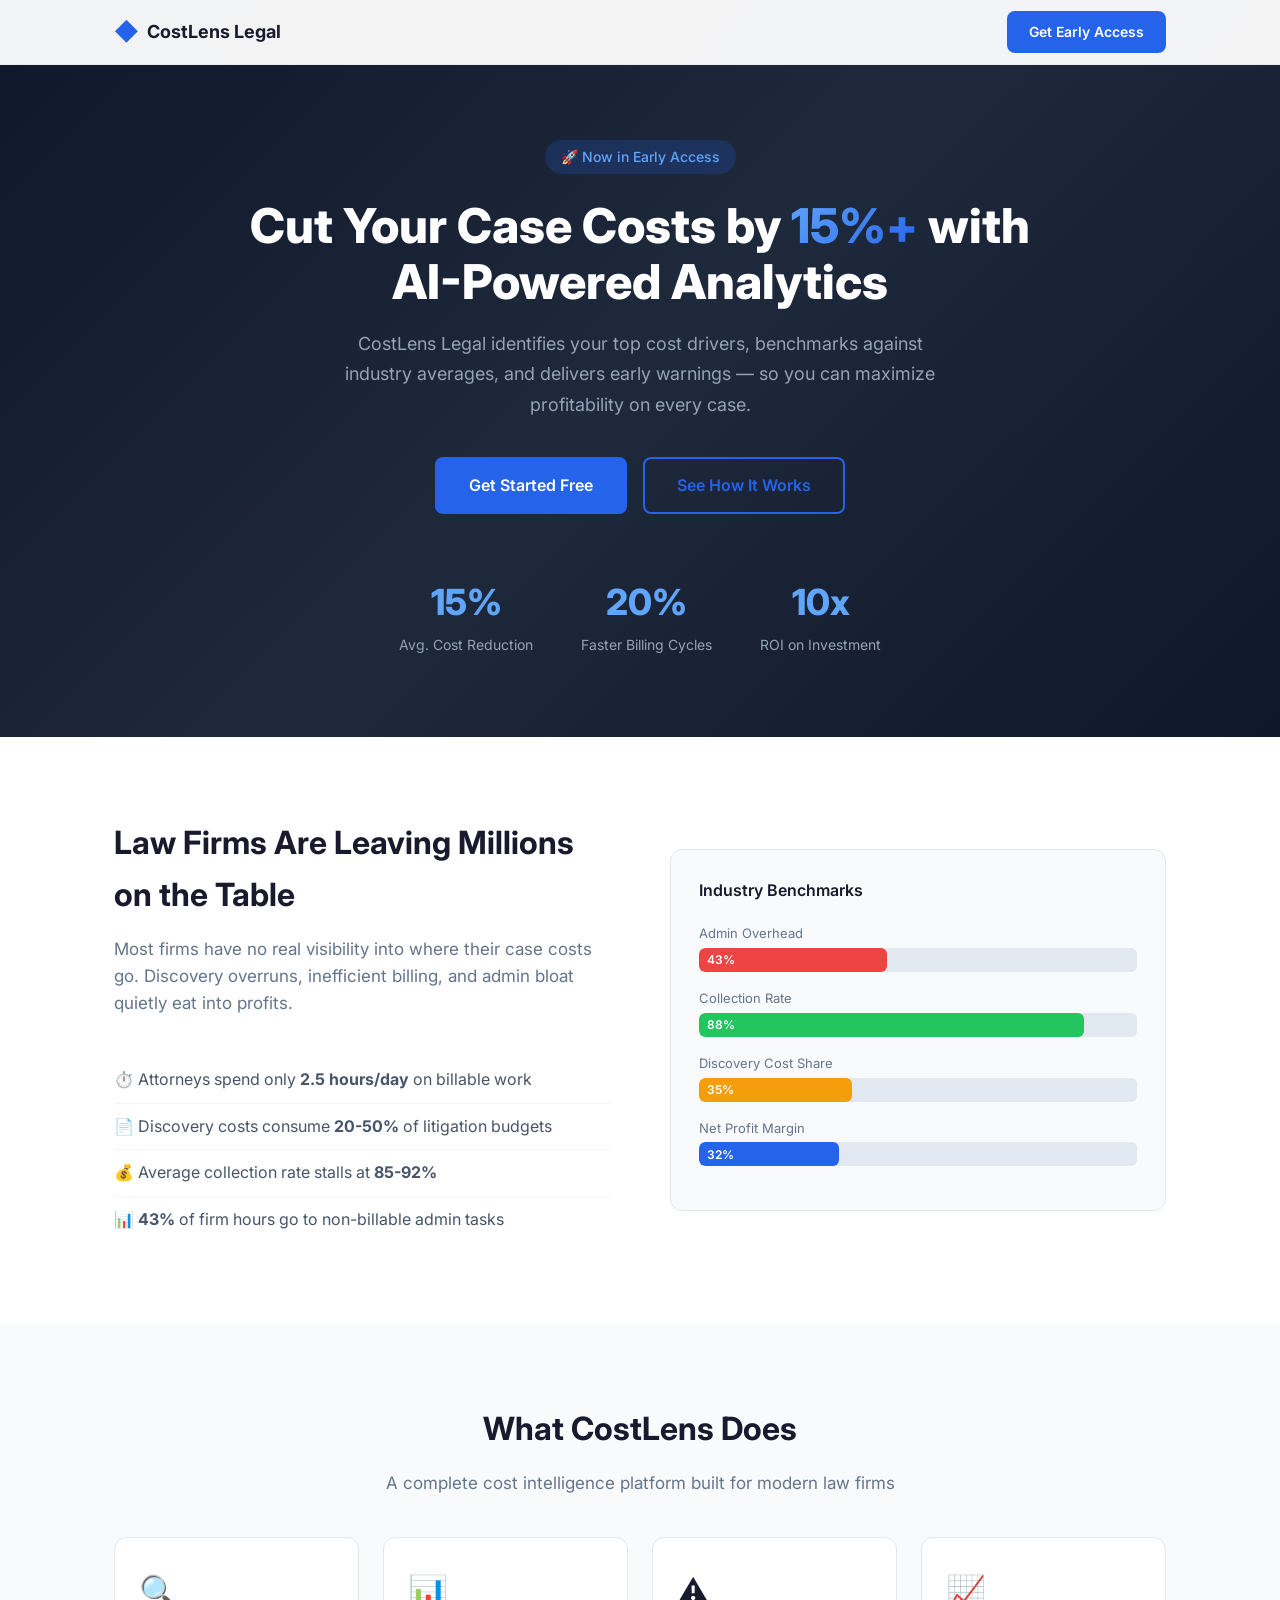
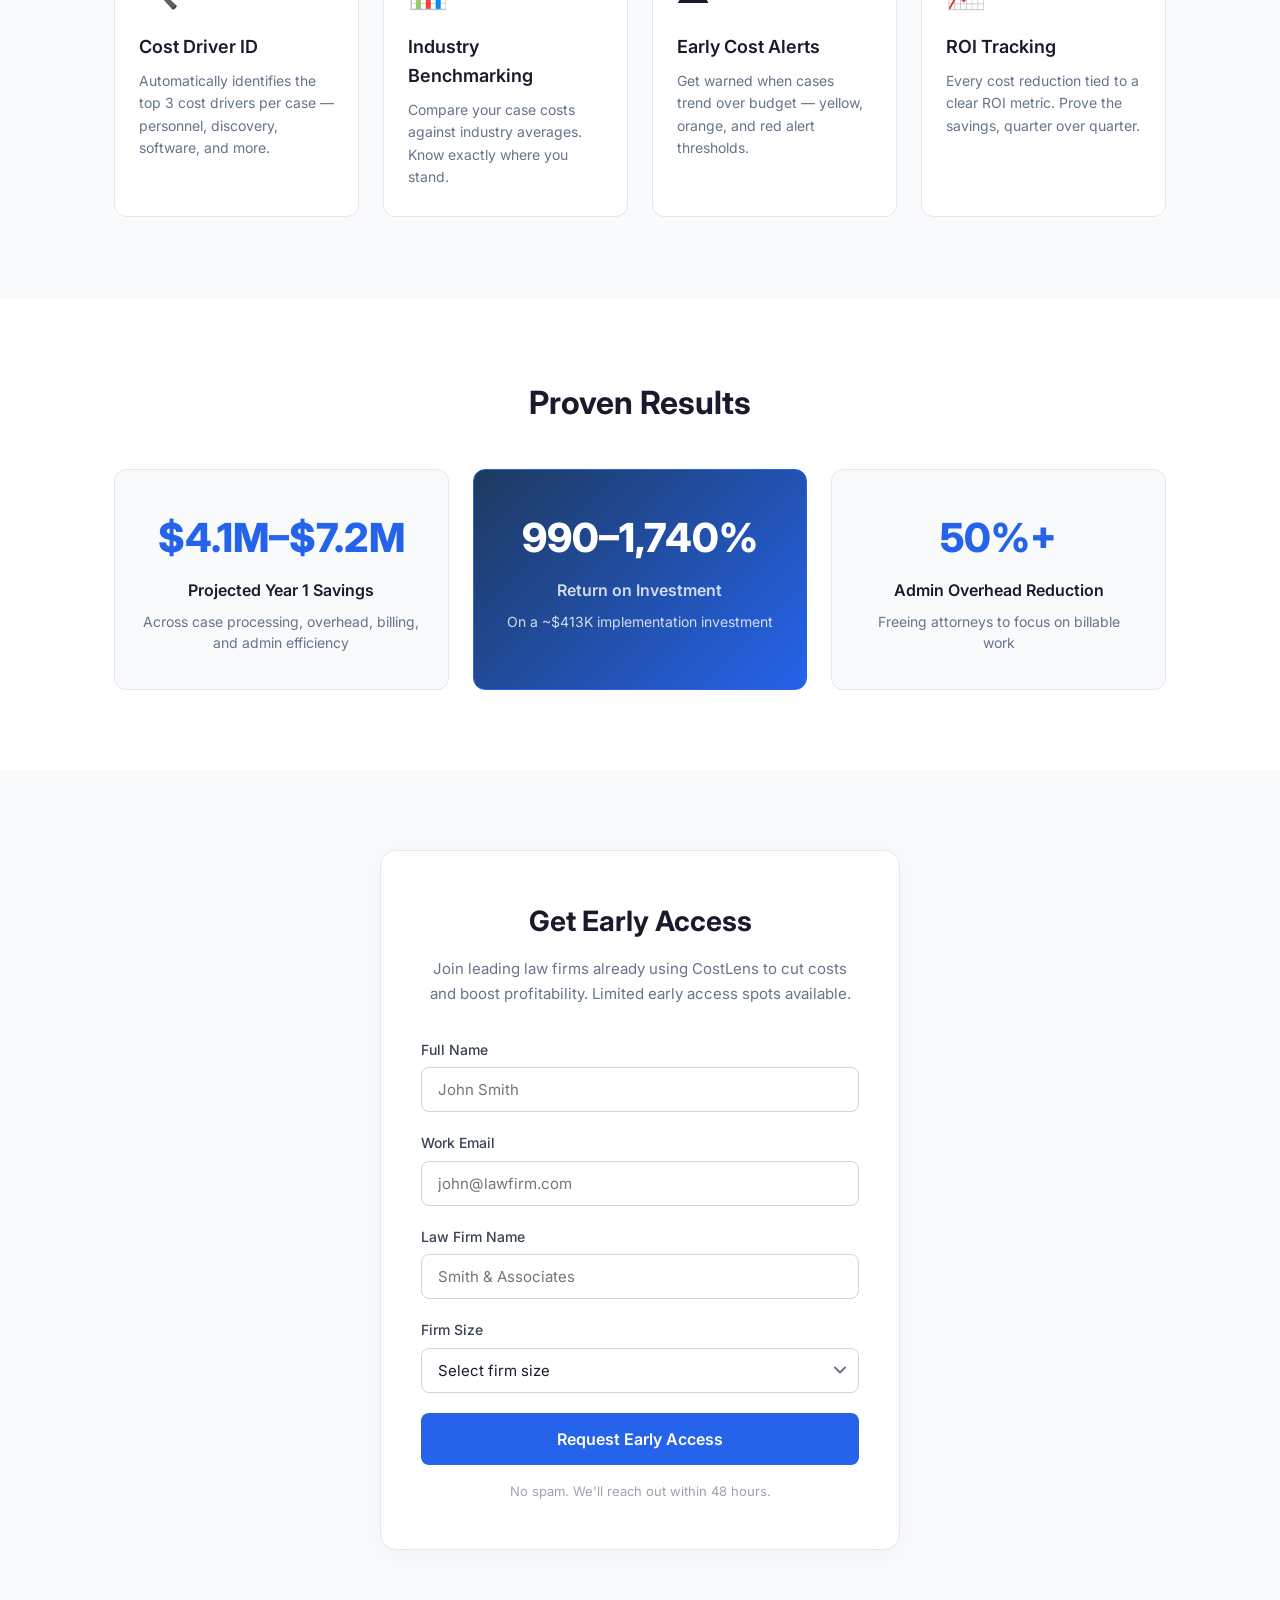
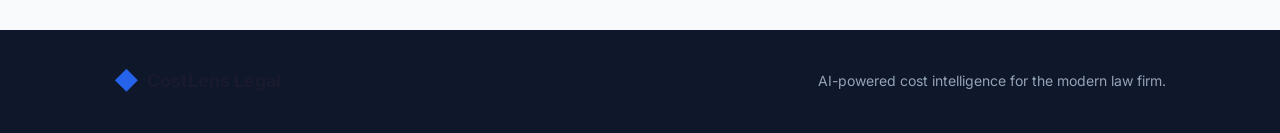
==== index.html @ ea10cd6b "Initial commit: CostLens Legal landing page" ====
<!DOCTYPE html>
<html lang="en">
<head>
  <meta charset="UTF-8">
  <meta name="viewport" content="width=device-width, initial-scale=1.0">
  <title>CostLens Legal — AI-Powered Cost Reduction for Law Firms</title>
  <link rel="preconnect" href="https://fonts.googleapis.com">
  <link href="https://fonts.googleapis.com/css2?family=Inter:wght@400;500;600;700;800&display=swap" rel="stylesheet">
  <link rel="stylesheet" href="styles.css">
</head>
<body>

  <!-- Navigation -->
  <nav class="nav">
    <div class="container nav__inner">
      <div class="nav__logo">
        <span class="nav__logo-icon">◆</span>
        <span class="nav__logo-text">CostLens Legal</span>
      </div>
      <a href="#signup" class="btn btn--primary btn--sm">Get Early Access</a>
    </div>
  </nav>

  <!-- Hero Section -->
  <section class="hero">
    <div class="container">
      <div class="hero__badge">🚀 Now in Early Access</div>
      <h1 class="hero__title">
        Cut Your Case Costs by <span class="highlight">15%+</span> with AI-Powered Analytics
      </h1>
      <p class="hero__subtitle">
        CostLens Legal identifies your top cost drivers, benchmarks against industry averages, 
        and delivers early warnings — so you can maximize profitability on every case.
      </p>
      <div class="hero__cta">
        <a href="#signup" class="btn btn--primary btn--lg">Get Started Free</a>
        <a href="#features" class="btn btn--outline btn--lg">See How It Works</a>
      </div>
      <div class="hero__stats">
        <div class="stat">
          <span class="stat__number">15%</span>
          <span class="stat__label">Avg. Cost Reduction</span>
        </div>
        <div class="stat">
          <span class="stat__number">20%</span>
          <span class="stat__label">Faster Billing Cycles</span>
        </div>
        <div class="stat">
          <span class="stat__number">10x</span>
          <span class="stat__label">ROI on Investment</span>
        </div>
      </div>
    </div>
  </section>

  <!-- Problem Section -->
  <section class="problem">
    <div class="container">
      <div class="problem__grid">
        <div class="problem__content">
          <h2 class="section-title">Law Firms Are Leaving Millions on the Table</h2>
          <p class="section-text">Most firms have no real visibility into where their case costs go. Discovery overruns, inefficient billing, and admin bloat quietly eat into profits.</p>
          <ul class="problem__list">
            <li>⏱️ Attorneys spend only <strong>2.5 hours/day</strong> on billable work</li>
            <li>📄 Discovery costs consume <strong>20-50%</strong> of litigation budgets</li>
            <li>💰 Average collection rate stalls at <strong>85-92%</strong></li>
            <li>📊 <strong>43%</strong> of firm hours go to non-billable admin tasks</li>
          </ul>
        </div>
        <div class="problem__visual">
          <div class="visual-card">
            <div class="visual-card__header">Industry Benchmarks</div>
            <div class="visual-card__bars">
              <div class="bar-item">
                <span class="bar-label">Admin Overhead</span>
                <div class="bar-track"><div class="bar-fill" style="width:43%">43%</div></div>
              </div>
              <div class="bar-item">
                <span class="bar-label">Collection Rate</span>
                <div class="bar-track"><div class="bar-fill bar-fill--green" style="width:88%">88%</div></div>
              </div>
              <div class="bar-item">
                <span class="bar-label">Discovery Cost Share</span>
                <div class="bar-track"><div class="bar-fill bar-fill--orange" style="width:35%">35%</div></div>
              </div>
              <div class="bar-item">
                <span class="bar-label">Net Profit Margin</span>
                <div class="bar-track"><div class="bar-fill bar-fill--blue" style="width:32%">32%</div></div>
              </div>
            </div>
          </div>
        </div>
      </div>
    </div>
  </section>

  <!-- Features Section -->
  <section class="features" id="features">
    <div class="container">
      <h2 class="section-title section-title--center">What CostLens Does</h2>
      <p class="section-text section-text--center">A complete cost intelligence platform built for modern law firms</p>
      <div class="features__grid">
        <div class="feature-card">
          <div class="feature-card__icon">🔍</div>
          <h3 class="feature-card__title">Cost Driver ID</h3>
          <p class="feature-card__text">Automatically identifies the top 3 cost drivers per case — personnel, discovery, software, and more.</p>
        </div>
        <div class="feature-card">
          <div class="feature-card__icon">📊</div>
          <h3 class="feature-card__title">Industry Benchmarking</h3>
          <p class="feature-card__text">Compare your case costs against industry averages. Know exactly where you stand.</p>
        </div>
        <div class="feature-card">
          <div class="feature-card__icon">⚠️</div>
          <h3 class="feature-card__title">Early Cost Alerts</h3>
          <p class="feature-card__text">Get warned when cases trend over budget — yellow, orange, and red alert thresholds.</p>
        </div>
        <div class="feature-card">
          <div class="feature-card__icon">📈</div>
          <h3 class="feature-card__title">ROI Tracking</h3>
          <p class="feature-card__text">Every cost reduction tied to a clear ROI metric. Prove the savings, quarter over quarter.</p>
        </div>
      </div>
    </div>
  </section>

  <!-- ROI Section -->
  <section class="roi">
    <div class="container">
      <h2 class="section-title section-title--center">Proven Results</h2>
      <div class="roi__grid">
        <div class="roi-card">
          <div class="roi-card__value">$4.1M–$7.2M</div>
          <div class="roi-card__label">Projected Year 1 Savings</div>
          <div class="roi-card__desc">Across case processing, overhead, billing, and admin efficiency</div>
        </div>
        <div class="roi-card roi-card--accent">
          <div class="roi-card__value">990–1,740%</div>
          <div class="roi-card__label">Return on Investment</div>
          <div class="roi-card__desc">On a ~$413K implementation investment</div>
        </div>
        <div class="roi-card">
          <div class="roi-card__value">50%+</div>
          <div class="roi-card__label">Admin Overhead Reduction</div>
          <div class="roi-card__desc">Freeing attorneys to focus on billable work</div>
        </div>
      </div>
    </div>
  </section>

  <!-- Signup Form Section -->
  <section class="signup" id="signup">
    <div class="container">
      <div class="signup__card">
        <h2 class="signup__title">Get Early Access</h2>
        <p class="signup__desc">Join leading law firms already using CostLens to cut costs and boost profitability. Limited early access spots available.</p>
        <form id="signupForm" class="form">
          <div class="form__group">
            <label for="name" class="form__label">Full Name</label>
            <input type="text" id="name" name="name" class="form__input" placeholder="John Smith" required>
          </div>
          <div class="form__group">
            <label for="email" class="form__label">Work Email</label>
            <input type="email" id="email" name="email" class="form__input" placeholder="john@lawfirm.com" required>
          </div>
          <div class="form__group">
            <label for="firm" class="form__label">Law Firm Name</label>
            <input type="text" id="firm" name="firm" class="form__input" placeholder="Smith & Associates" required>
          </div>
          <div class="form__group">
            <label for="size" class="form__label">Firm Size</label>
            <select id="size" name="size" class="form__input form__select" required>
              <option value="" disabled selected>Select firm size</option>
              <option value="Solo">Solo Practitioner</option>
              <option value="2-10">2–10 Attorneys</option>
              <option value="11-50">11–50 Attorneys</option>
              <option value="51-200">51–200 Attorneys</option>
              <option value="200+">200+ Attorneys</option>
            </select>
          </div>
          <button type="submit" class="btn btn--primary btn--lg btn--full" id="submitBtn">
            Request Early Access
          </button>
          <p class="form__footnote">No spam. We'll reach out within 48 hours.</p>
        </form>
        <div id="successMessage" class="success-message" style="display:none;">
          <div class="success-message__icon">✅</div>
          <h3>You're on the list!</h3>
          <p>We'll be in touch within 48 hours to get you set up.</p>
        </div>
      </div>
    </div>
  </section>

  <!-- Footer -->
  <footer class="footer">
    <div class="container">
      <div class="footer__inner">
        <div class="footer__brand">
          <span class="nav__logo-icon">◆</span>
          <span class="nav__logo-text">CostLens Legal</span>
        </div>
        <p class="footer__text">AI-powered cost intelligence for the modern law firm.</p>
      </div>
    </div>
  </footer>

  <script src="script.js"></script>
</body>
</html>
---- styles.css ----
/* ===== Reset & Base ===== */
*, *::before, *::after {
  box-sizing: border-box;
  margin: 0;
  padding: 0;
}

html {
  scroll-behavior: smooth;
}

body {
  font-family: 'Inter', -apple-system, BlinkMacSystemFont, sans-serif;
  color: #1a1a2e;
  line-height: 1.6;
  background: #fafbfc;
}

.container {
  max-width: 1100px;
  margin: 0 auto;
  padding: 0 24px;
}

/* ===== Buttons ===== */
.btn {
  display: inline-flex;
  align-items: center;
  justify-content: center;
  font-family: 'Inter', sans-serif;
  font-weight: 600;
  border-radius: 8px;
  text-decoration: none;
  cursor: pointer;
  transition: all 0.2s ease;
  border: 2px solid transparent;
}

.btn--primary {
  background: #2563eb;
  color: #fff;
}

.btn--primary:hover {
  background: #1d4ed8;
  transform: translateY(-1px);
}

.btn--outline {
  background: transparent;
  color: #2563eb;
  border-color: #2563eb;
}

.btn--outline:hover {
  background: #2563eb;
  color: #fff;
}

.btn--lg {
  padding: 14px 32px;
  font-size: 16px;
}

.btn--sm {
  padding: 8px 20px;
  font-size: 14px;
}

.btn--full {
  width: 100%;
}

/* ===== Navigation ===== */
.nav {
  position: fixed;
  top: 0;
  left: 0;
  right: 0;
  background: rgba(255,255,255,0.95);
  backdrop-filter: blur(10px);
  z-index: 100;
  border-bottom: 1px solid #eaeaea;
}

.nav__inner {
  display: flex;
  align-items: center;
  justify-content: space-between;
  height: 64px;
}

.nav__logo {
  display: flex;
  align-items: center;
  gap: 8px;
}

.nav__logo-icon {
  font-size: 24px;
  color: #2563eb;
}

.nav__logo-text {
  font-size: 18px;
  font-weight: 700;
  color: #1a1a2e;
}

/* ===== Hero ===== */
.hero {
  padding: 140px 0 80px;
  background: linear-gradient(135deg, #0f172a 0%, #1e293b 50%, #0f172a 100%);
  color: #fff;
  text-align: center;
}

.hero__badge {
  display: inline-block;
  padding: 6px 16px;
  border-radius: 100px;
  background: rgba(37, 99, 235, 0.2);
  color: #60a5fa;
  font-size: 14px;
  font-weight: 500;
  margin-bottom: 24px;
}

.hero__title {
  font-size: 48px;
  font-weight: 800;
  line-height: 1.15;
  max-width: 800px;
  margin: 0 auto 20px;
}

.highlight {
  background: linear-gradient(135deg, #60a5fa, #2563eb);
  -webkit-background-clip: text;
  -webkit-text-fill-color: transparent;
  background-clip: text;
}

.hero__subtitle {
  font-size: 18px;
  color: #94a3b8;
  max-width: 600px;
  margin: 0 auto 36px;
  line-height: 1.7;
}

.hero__cta {
  display: flex;
  gap: 16px;
  justify-content: center;
  margin-bottom: 60px;
  flex-wrap: wrap;
}

.hero__stats {
  display: flex;
  justify-content: center;
  gap: 48px;
  flex-wrap: wrap;
}

.stat {
  text-align: center;
}

.stat__number {
  display: block;
  font-size: 36px;
  font-weight: 800;
  color: #60a5fa;
}

.stat__label {
  font-size: 14px;
  color: #94a3b8;
  margin-top: 4px;
}

/* ===== Section Shared ===== */
.section-title {
  font-size: 32px;
  font-weight: 700;
  margin-bottom: 16px;
  color: #1a1a2e;
}

.section-title--center {
  text-align: center;
}

.section-text {
  font-size: 17px;
  color: #64748b;
  margin-bottom: 40px;
  max-width: 600px;
}

.section-text--center {
  text-align: center;
  margin-left: auto;
  margin-right: auto;
}

/* ===== Problem Section ===== */
.problem {
  padding: 80px 0;
  background: #fff;
}

.problem__grid {
  display: grid;
  grid-template-columns: 1fr 1fr;
  gap: 60px;
  align-items: center;
}

.problem__list {
  list-style: none;
  margin-top: 24px;
}

.problem__list li {
  padding: 10px 0;
  font-size: 16px;
  color: #475569;
  border-bottom: 1px solid #f1f5f9;
}

.problem__list li:last-child { border-bottom: none; }

/* Visual Card */
.visual-card {
  background: #f8fafc;
  border: 1px solid #e2e8f0;
  border-radius: 12px;
  padding: 28px;
}

.visual-card__header {
  font-weight: 600;
  font-size: 16px;
  margin-bottom: 20px;
  color: #1a1a2e;
}

.bar-item {
  margin-bottom: 16px;
}

.bar-label {
  display: block;
  font-size: 13px;
  color: #64748b;
  margin-bottom: 4px;
}

.bar-track {
  height: 24px;
  background: #e2e8f0;
  border-radius: 6px;
  overflow: hidden;
}

.bar-fill {
  height: 100%;
  background: #ef4444;
  border-radius: 6px;
  display: flex;
  align-items: center;
  padding-left: 8px;
  font-size: 12px;
  font-weight: 600;
  color: #fff;
}

.bar-fill--green { background: #22c55e; }
.bar-fill--orange { background: #f59e0b; }
.bar-fill--blue { background: #2563eb; }

/* ===== Features ===== */
.features {
  padding: 80px 0;
  background: #f8fafc;
}

.features__grid {
  display: grid;
  grid-template-columns: repeat(4, 1fr);
  gap: 24px;
}

.feature-card {
  background: #fff;
  border: 1px solid #e2e8f0;
  border-radius: 12px;
  padding: 28px 24px;
  transition: all 0.2s ease;
}

.feature-card:hover {
  transform: translateY(-4px);
  box-shadow: 0 12px 40px rgba(0,0,0,0.08);
}

.feature-card__icon {
  font-size: 32px;
  margin-bottom: 16px;
}

.feature-card__title {
  font-size: 18px;
  font-weight: 600;
  margin-bottom: 8px;
  color: #1a1a2e;
}

.feature-card__text {
  font-size: 14px;
  color: #64748b;
  line-height: 1.6;
}

/* ===== ROI Section ===== */
.roi {
  padding: 80px 0;
  background: #fff;
}

.roi__grid {
  display: grid;
  grid-template-columns: repeat(3, 1fr);
  gap: 24px;
  margin-top: 40px;
}

.roi-card {
  background: #f8fafc;
  border: 1px solid #e2e8f0;
  border-radius: 12px;
  padding: 36px 28px;
  text-align: center;
}

.roi-card--accent {
  background: linear-gradient(135deg, #1e3a5f, #2563eb);
  border-color: #2563eb;
  color: #fff;
}

.roi-card--accent .roi-card__label,
.roi-card--accent .roi-card__desc {
  color: rgba(255,255,255,0.8);
}

.roi-card__value {
  font-size: 40px;
  font-weight: 800;
  color: #2563eb;
  margin-bottom: 8px;
}

.roi-card--accent .roi-card__value { color: #fff; }

.roi-card__label {
  font-size: 16px;
  font-weight: 600;
  margin-bottom: 8px;
}

.roi-card__desc {
  font-size: 14px;
  color: #64748b;
  line-height: 1.5;
}

/* ===== Signup Form ===== */
.signup {
  padding: 80px 0;
  background: #f8fafc;
}

.signup__card {
  max-width: 520px;
  margin: 0 auto;
  background: #fff;
  border: 1px solid #e2e8f0;
  border-radius: 16px;
  padding: 48px 40px;
  box-shadow: 0 4px 24px rgba(0,0,0,0.04);
}

.signup__title {
  font-size: 28px;
  font-weight: 700;
  text-align: center;
  margin-bottom: 12px;
}

.signup__desc {
  text-align: center;
  color: #64748b;
  margin-bottom: 32px;
  font-size: 15px;
  line-height: 1.7;
}

.form__group {
  margin-bottom: 20px;
}

.form__label {
  display: block;
  font-size: 14px;
  font-weight: 500;
  color: #374151;
  margin-bottom: 6px;
}

.form__input {
  width: 100%;
  padding: 12px 16px;
  font-size: 15px;
  font-family: 'Inter', sans-serif;
  border: 1.5px solid #d1d5db;
  border-radius: 8px;
  background: #fff;
  transition: border-color 0.2s;
  color: #1a1a2e;
}

.form__input:focus {
  outline: none;
  border-color: #2563eb;
  box-shadow: 0 0 0 3px rgba(37,99,235,0.1);
}

.form__select {
  appearance: none;
  background-image: url("data:image/svg+xml,%3Csvg width='12' height='8' viewBox='0 0 12 8' fill='none' xmlns='http://www.w3.org/2000/svg'%3E%3Cpath d='M1 1.5L6 6.5L11 1.5' stroke='%236B7280' stroke-width='2' stroke-linecap='round' stroke-linejoin='round'/%3E%3C/svg%3E");
  background-repeat: no-repeat;
  background-position: right 12px center;
  padding-right: 40px;
}

.form__footnote {
  text-align: center;
  font-size: 13px;
  color: #9ca3af;
  margin-top: 16px;
}

/* Success Message */
.success-message {
  text-align: center;
  padding: 40px 20px;
}

.success-message__icon {
  font-size: 48px;
  margin-bottom: 16px;
}

.success-message h3 {
  font-size: 22px;
  font-weight: 700;
  margin-bottom: 8px;
  color: #1a1a2e;
}

.success-message p {
  color: #64748b;
  font-size: 15px;
}

/* ===== Footer ===== */
.footer {
  padding: 32px 0;
  background: #0f172a;
  color: #94a3b8;
}

.footer__inner {
  display: flex;
  align-items: center;
  justify-content: space-between;
}

.footer__brand {
  display: flex;
  align-items: center;
  gap: 8px;
}

.footer__text {
  font-size: 14px;
}

/* ===== Responsive ===== */
@media (max-width: 900px) {
  .hero__title { font-size: 36px; }
  .problem__grid { grid-template-columns: 1fr; gap: 40px; }
  .features__grid { grid-template-columns: repeat(2, 1fr); }
  .roi__grid { grid-template-columns: 1fr; }
}

@media (max-width: 600px) {
  .hero { padding: 120px 0 60px; }
  .hero__title { font-size: 28px; }
  .hero__subtitle { font-size: 16px; }
  .hero__stats { gap: 24px; }
  .stat__number { font-size: 28px; }
  .features__grid { grid-template-columns: 1fr; }
  .section-title { font-size: 26px; }
  .signup__card { padding: 32px 24px; }
  .hero__cta { flex-direction: column; align-items: stretch; }
  .btn--lg { text-align: center; }
  .roi-card__value { font-size: 32px; }
  .footer__inner { flex-direction: column; gap: 12px; text-align: center; }
}
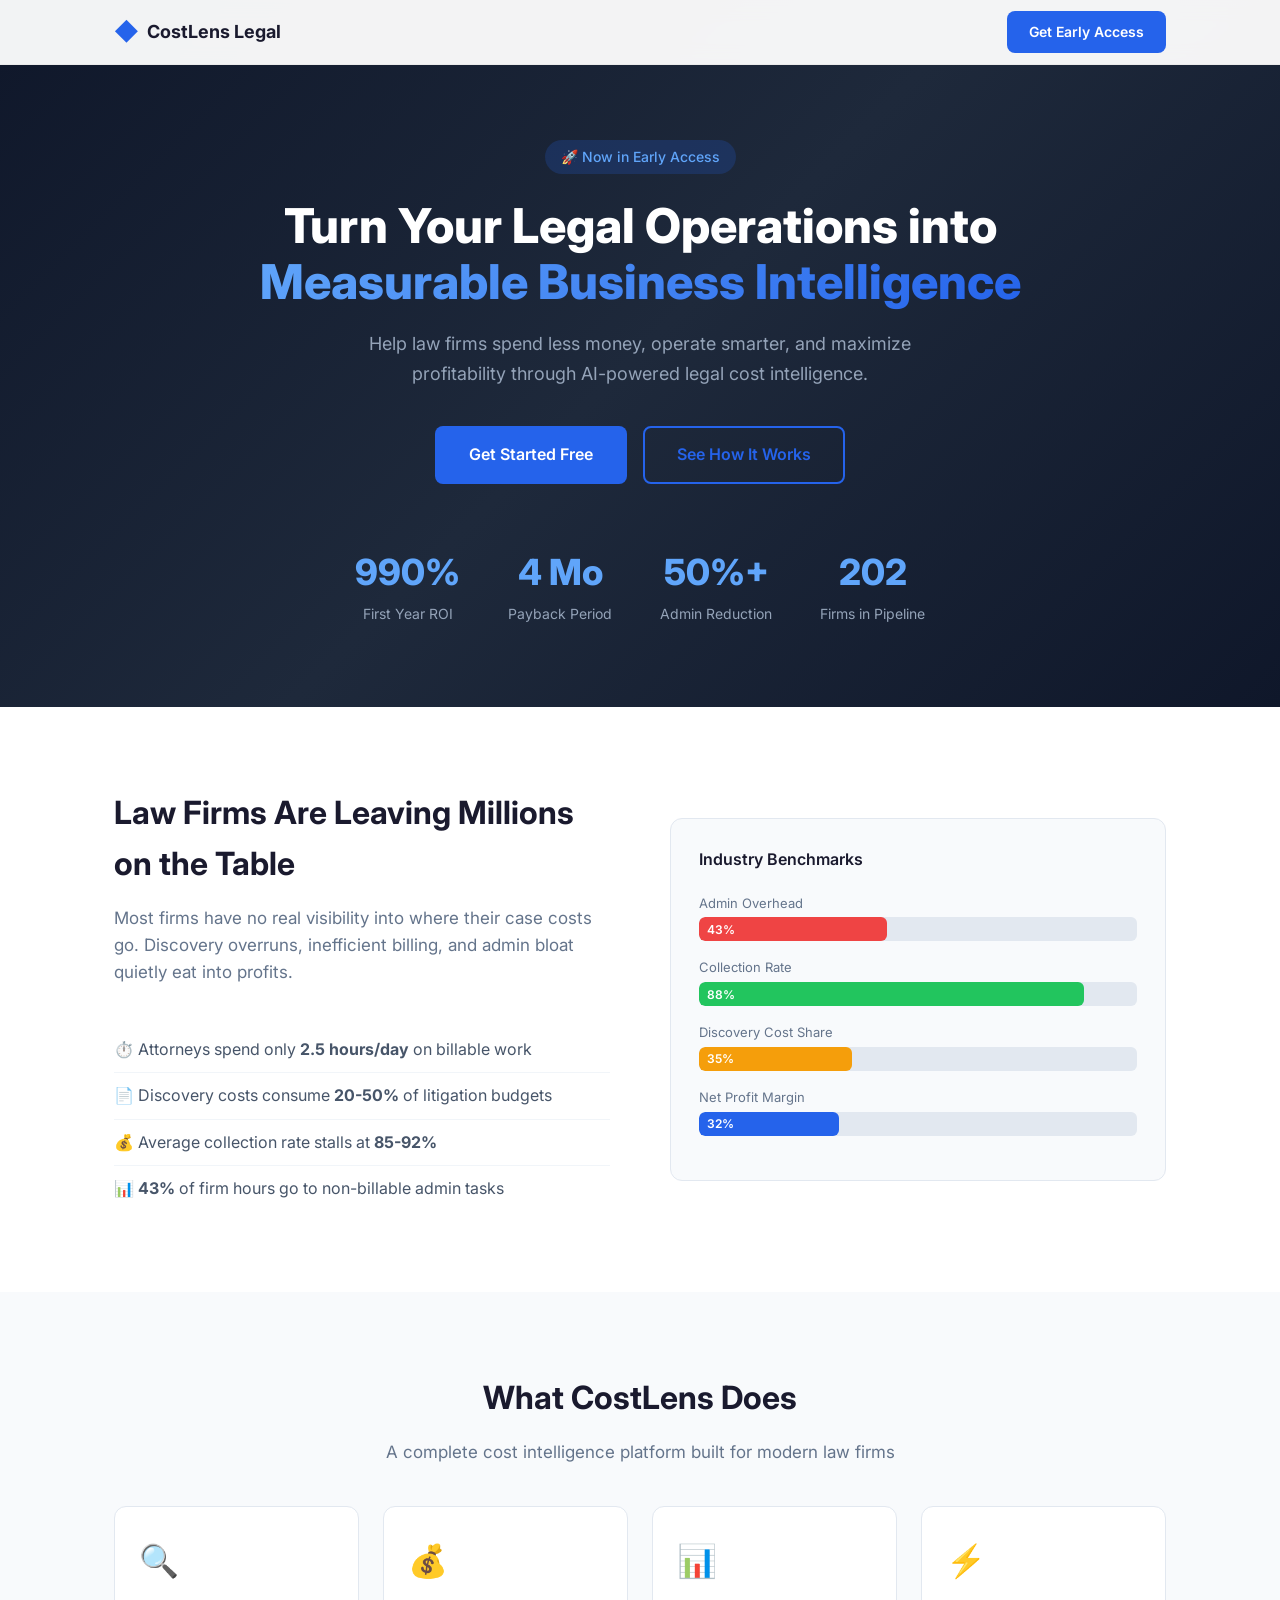
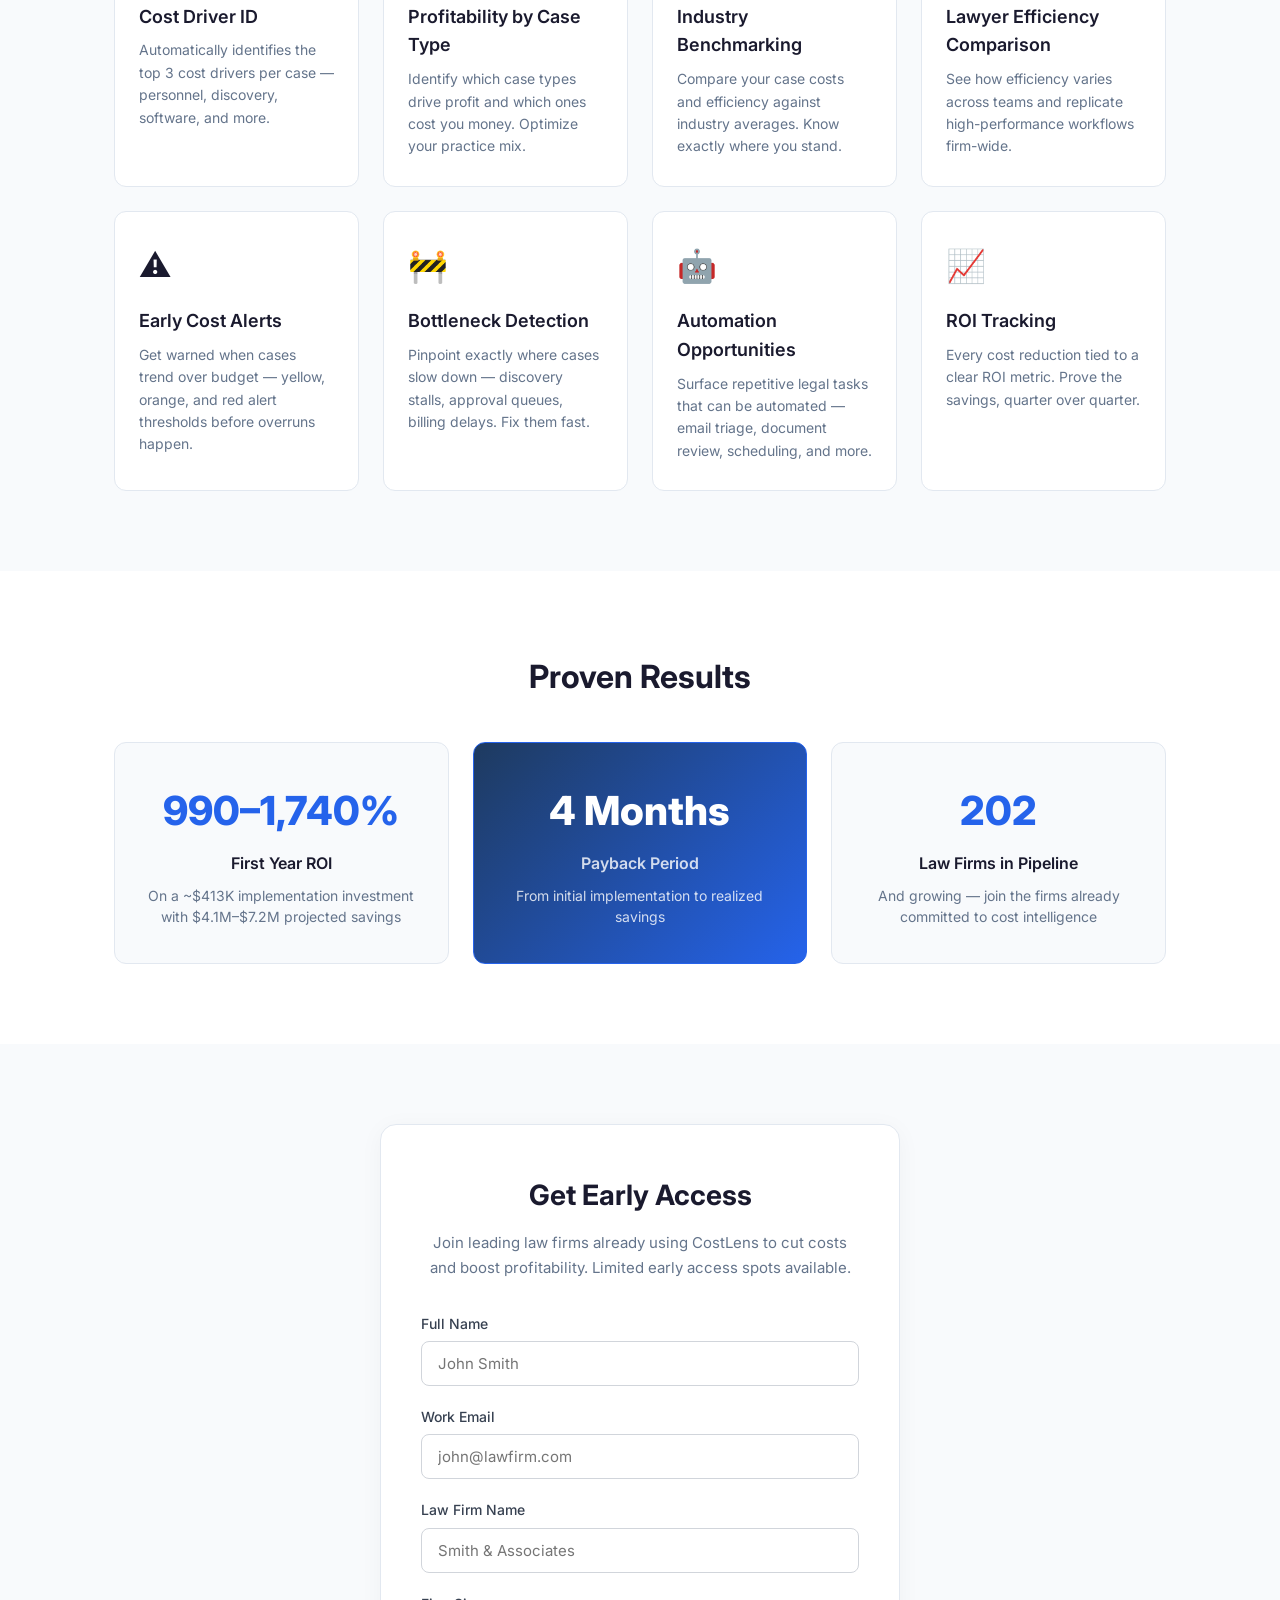
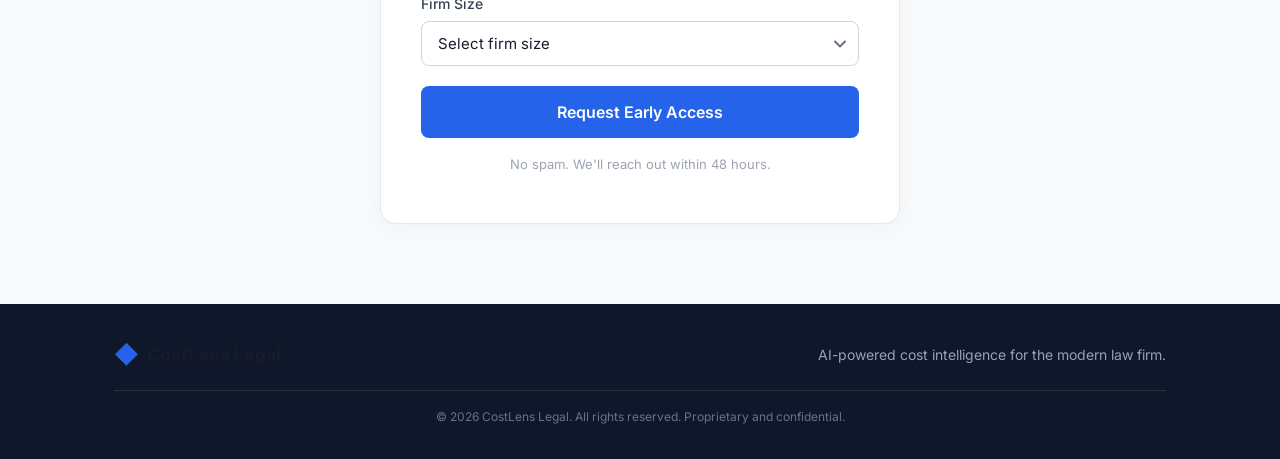
==== commit 5a5e0de8: "Update landing page: mission-driven copy, 8 features, 990% ROI stats, proprietary footer" ====
--- a/index.html
+++ b/index.html
@@ -26,11 +26,10 @@
     <div class="container">
       <div class="hero__badge">🚀 Now in Early Access</div>
       <h1 class="hero__title">
-        Cut Your Case Costs by <span class="highlight">15%+</span> with AI-Powered Analytics
+        Turn Your Legal Operations into <span class="highlight">Measurable Business Intelligence</span>
       </h1>
       <p class="hero__subtitle">
-        CostLens Legal identifies your top cost drivers, benchmarks against industry averages, 
-        and delivers early warnings — so you can maximize profitability on every case.
+        Help law firms spend less money, operate smarter, and maximize profitability through AI-powered legal cost intelligence.
       </p>
       <div class="hero__cta">
         <a href="#signup" class="btn btn--primary btn--lg">Get Started Free</a>
@@ -38,16 +37,20 @@
       </div>
       <div class="hero__stats">
         <div class="stat">
-          <span class="stat__number">15%</span>
-          <span class="stat__label">Avg. Cost Reduction</span>
-        </div>
-        <div class="stat">
-          <span class="stat__number">20%</span>
-          <span class="stat__label">Faster Billing Cycles</span>
-        </div>
-        <div class="stat">
-          <span class="stat__number">10x</span>
-          <span class="stat__label">ROI on Investment</span>
+          <span class="stat__number">990%</span>
+          <span class="stat__label">First Year ROI</span>
+        </div>
+        <div class="stat">
+          <span class="stat__number">4 Mo</span>
+          <span class="stat__label">Payback Period</span>
+        </div>
+        <div class="stat">
+          <span class="stat__number">50%+</span>
+          <span class="stat__label">Admin Reduction</span>
+        </div>
+        <div class="stat">
+          <span class="stat__number">202</span>
+          <span class="stat__label">Firms in Pipeline</span>
         </div>
       </div>
     </div>
@@ -106,14 +109,34 @@
           <p class="feature-card__text">Automatically identifies the top 3 cost drivers per case — personnel, discovery, software, and more.</p>
         </div>
         <div class="feature-card">
+          <div class="feature-card__icon">💰</div>
+          <h3 class="feature-card__title">Profitability by Case Type</h3>
+          <p class="feature-card__text">Identify which case types drive profit and which ones cost you money. Optimize your practice mix.</p>
+        </div>
+        <div class="feature-card">
           <div class="feature-card__icon">📊</div>
           <h3 class="feature-card__title">Industry Benchmarking</h3>
-          <p class="feature-card__text">Compare your case costs against industry averages. Know exactly where you stand.</p>
+          <p class="feature-card__text">Compare your case costs and efficiency against industry averages. Know exactly where you stand.</p>
+        </div>
+        <div class="feature-card">
+          <div class="feature-card__icon">⚡</div>
+          <h3 class="feature-card__title">Lawyer Efficiency Comparison</h3>
+          <p class="feature-card__text">See how efficiency varies across teams and replicate high-performance workflows firm-wide.</p>
         </div>
         <div class="feature-card">
           <div class="feature-card__icon">⚠️</div>
           <h3 class="feature-card__title">Early Cost Alerts</h3>
-          <p class="feature-card__text">Get warned when cases trend over budget — yellow, orange, and red alert thresholds.</p>
+          <p class="feature-card__text">Get warned when cases trend over budget — yellow, orange, and red alert thresholds before overruns happen.</p>
+        </div>
+        <div class="feature-card">
+          <div class="feature-card__icon">🚧</div>
+          <h3 class="feature-card__title">Bottleneck Detection</h3>
+          <p class="feature-card__text">Pinpoint exactly where cases slow down — discovery stalls, approval queues, billing delays. Fix them fast.</p>
+        </div>
+        <div class="feature-card">
+          <div class="feature-card__icon">🤖</div>
+          <h3 class="feature-card__title">Automation Opportunities</h3>
+          <p class="feature-card__text">Surface repetitive legal tasks that can be automated — email triage, document review, scheduling, and more.</p>
         </div>
         <div class="feature-card">
           <div class="feature-card__icon">📈</div>
@@ -130,19 +153,19 @@
       <h2 class="section-title section-title--center">Proven Results</h2>
       <div class="roi__grid">
         <div class="roi-card">
-          <div class="roi-card__value">$4.1M–$7.2M</div>
-          <div class="roi-card__label">Projected Year 1 Savings</div>
-          <div class="roi-card__desc">Across case processing, overhead, billing, and admin efficiency</div>
+          <div class="roi-card__value">990–1,740%</div>
+          <div class="roi-card__label">First Year ROI</div>
+          <div class="roi-card__desc">On a ~$413K implementation investment with $4.1M–$7.2M projected savings</div>
         </div>
         <div class="roi-card roi-card--accent">
-          <div class="roi-card__value">990–1,740%</div>
-          <div class="roi-card__label">Return on Investment</div>
-          <div class="roi-card__desc">On a ~$413K implementation investment</div>
+          <div class="roi-card__value">4 Months</div>
+          <div class="roi-card__label">Payback Period</div>
+          <div class="roi-card__desc">From initial implementation to realized savings</div>
         </div>
         <div class="roi-card">
-          <div class="roi-card__value">50%+</div>
-          <div class="roi-card__label">Admin Overhead Reduction</div>
-          <div class="roi-card__desc">Freeing attorneys to focus on billable work</div>
+          <div class="roi-card__value">202</div>
+          <div class="roi-card__label">Law Firms in Pipeline</div>
+          <div class="roi-card__desc">And growing — join the firms already committed to cost intelligence</div>
         </div>
       </div>
     </div>
@@ -202,6 +225,9 @@
         </div>
         <p class="footer__text">AI-powered cost intelligence for the modern law firm.</p>
       </div>
+      <div class="footer__legal">
+        <p class="footer__copyright">© 2026 CostLens Legal. All rights reserved. Proprietary and confidential.</p>
+      </div>
     </div>
   </footer>
 
--- a/styles.css
+++ b/styles.css
@@ -498,6 +498,18 @@
 
 .footer__text {
   font-size: 14px;
+}
+
+.footer__legal {
+  margin-top: 16px;
+  padding-top: 16px;
+  border-top: 1px solid rgba(255,255,255,0.1);
+  text-align: center;
+}
+
+.footer__copyright {
+  font-size: 12px;
+  color: #64748b;
 }
 
 /* ===== Responsive ===== */
@@ -521,4 +533,6 @@
   .btn--lg { text-align: center; }
   .roi-card__value { font-size: 32px; }
   .footer__inner { flex-direction: column; gap: 12px; text-align: center; }
+  .footer__legal { margin-top: 16px; padding-top: 16px; border-top: 1px solid rgba(255,255,255,0.1); }
+  .footer__copyright { font-size: 12px; color: #64748b; text-align: center; }
 }
